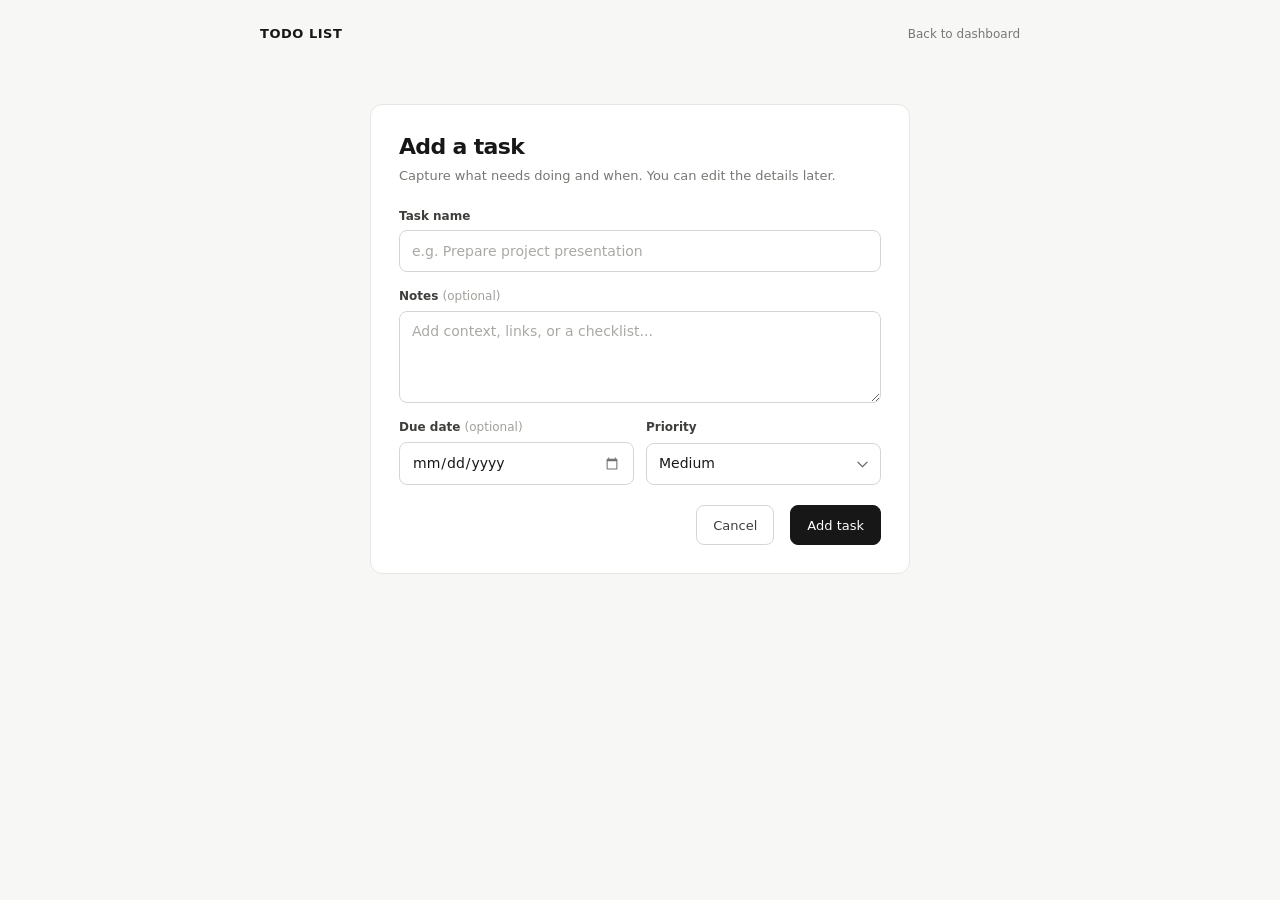
==== frontend/pages/addTask.html @ b86b4858 "Polished the dashboard added a addTask page" ====
<!DOCTYPE html>
<html lang="en">
<head>
  <meta charset="UTF-8">
  <meta name="viewport" content="width=device-width, initial-scale=1.0">
  <meta name="theme-color" content="#f7f7f6">
  <title>Add task - Todo List</title>
  <link rel="stylesheet" href="../css/addTask.css">
</head>
<body class="add-task-page">
  <div class="add-task-shell">
    <header class="add-task-header">
      <a class="add-task-brand" href="../index.html" aria-label="Todo List home">TODO LIST</a>
      <a class="add-task-back" href="dashboard.html">Back to dashboard</a>
    </header>

    <main class="add-task-main">
      <section class="add-task-card" aria-labelledby="add-task-page-title">
        <h1 class="add-task-heading" id="add-task-page-title">Add a task</h1>
        <p class="add-task-description">Capture what needs doing and when. You can edit the details later.</p>

        <form class="task-form" action="dashboard.html" method="get">
          <div class="form-field">
            <label for="task-title">Task name</label>
            <input class="form-control" id="task-title" name="title" type="text" placeholder="e.g. Prepare project presentation" maxlength="120" required>
          </div>

          <div class="form-field">
            <label for="task-notes">Notes <span class="optional">(optional)</span></label>
            <textarea class="form-control" id="task-notes" name="notes" rows="3" placeholder="Add context, links, or a checklist..." maxlength="500"></textarea>
          </div>

          <div class="form-grid">
            <div class="form-field">
              <label for="task-due">Due date <span class="optional">(optional)</span></label>
              <input class="form-control" id="task-due" name="due" type="date">
            </div>

            <div class="form-field">
              <label for="task-priority">Priority</label>
              <select class="form-control" id="task-priority" name="priority">
                <option value="low">Low</option>
                <option value="medium" selected>Medium</option>
                <option value="high">High</option>
              </select>
            </div>
          </div>

          <div class="form-actions form-actions--page">
            <a class="button button--ghost" href="dashboard.html">Cancel</a>
            <button class="button button--primary" type="submit">Add task</button>
          </div>
        </form>
      </section>
    </main>
  </div>
</body>
</html>
---- frontend/css/addTask.css ----
/* Add task screen */
*,
*::before,
*::after {
  box-sizing: border-box;
}

:root {
  --at-bg: #f7f7f6;
  --at-surface: #fff;
  --at-line: #e6e6e2;
  --at-line-strong: #d6d6d1;
  --at-text: #171717;
  --at-muted: #777873;
  --at-subtle: #a0a09b;
  --at-radius: 12px;
  --at-font: system-ui, -apple-system, "Segoe UI", Roboto, sans-serif;
}

/* Popup */
.modal-layer {
  position: fixed;
  inset: 0;
  z-index: 60;
  display: none;
  padding: 20px 16px 28px;
  overflow-y: auto;
  overscroll-behavior: contain;
}

.modal-layer:target {
  display: block;
}

.modal-backdrop {
  position: fixed;
  inset: 0;
  background: rgba(20, 20, 19, 0.42);
  animation: at-fade-in 160ms ease-out;
}

.modal-panel {
  position: relative;
  z-index: 1;
  width: min(100%, 540px);
  margin: clamp(16px, 6vh, 64px) auto 24px;
  padding: 24px;
  border: 1px solid rgba(23, 23, 23, 0.07);
  border-radius: var(--at-radius);
  background: var(--at-surface);
  box-shadow: 0 30px 80px -28px rgba(17, 17, 16, 0.55);
  animation: at-rise-in 180ms ease-out;
}

.modal-header {
  display: flex;
  align-items: flex-start;
  justify-content: space-between;
  gap: 16px;
  margin-bottom: 20px;
}

.modal-title {
  margin: 0;
  color: var(--at-text);
  font-family: var(--at-font);
  font-size: 20px;
  font-weight: 600;
  letter-spacing: -0.03em;
  line-height: 1.25;
}

.modal-subtitle {
  margin: 5px 0 0;
  color: var(--at-muted);
  font-size: 12px;
}

.modal-close {
  flex: 0 0 auto;
  display: inline-grid;
  place-items: center;
  width: 36px;
  height: 36px;
  margin: -6px -6px 0 0;
  border-radius: 7px;
  color: #7a7b76;
  font-size: 22px;
  line-height: 1;
  text-decoration: none;
}

.modal-close:hover {
  background: #f3f3f1;
  color: var(--at-text);
}

/* Form */
.task-form {
  display: grid;
  gap: 16px;
  margin: 0;
  color: var(--at-text);
  font-family: var(--at-font);
}

.form-field {
  display: grid;
  gap: 6px;
  min-width: 0;
}

.form-field label {
  color: #3e3f3b;
  font-size: 12px;
  font-weight: 600;
  line-height: 1.4;
}

.form-field .optional {
  color: var(--at-subtle);
  font-weight: 400;
}

.form-control {
  width: 100%;
  min-height: 42px;
  padding: 10px 12px;
  border: 1px solid var(--at-line-strong);
  border-radius: 8px;
  background: #fff;
  color: var(--at-text);
  font: inherit;
  font-size: 14px;
  line-height: 1.4;
  transition: border-color 120ms ease, box-shadow 120ms ease;
}

.form-control::placeholder {
  color: #a9a9a4;
}

.form-control:hover {
  border-color: #bfbfba;
}

.form-control:focus {
  outline: none;
  border-color: #232320;
  box-shadow: 0 0 0 3px rgba(23, 23, 23, 0.08);
}

textarea.form-control {
  min-height: 92px;
  resize: vertical;
}

select.form-control {
  appearance: none;
  padding-right: 36px;
  background-image: url("data:image/svg+xml,%3Csvg xmlns='http://www.w3.org/2000/svg' width='11' height='7' viewBox='0 0 11 7'%3E%3Cpath d='M1 1.25 5.5 5.75 10 1.25' fill='none' stroke='%23777873' stroke-width='1.4' stroke-linecap='round' stroke-linejoin='round'/%3E%3C/svg%3E");
  background-repeat: no-repeat;
  background-position: right 12px center;
  background-size: 11px 7px;
}

.form-control[type="date"] {
  color-scheme: light;
}

.form-control[type="date"]::-webkit-calendar-picker-indicator {
  cursor: pointer;
  opacity: 0.55;
}

.form-control[type="date"]::-webkit-calendar-picker-indicator:hover {
  opacity: 0.9;
}

.form-grid {
  display: grid;
  grid-template-columns: 1fr 1fr;
  gap: 12px;
}

.form-actions {
  display: flex;
  align-items: center;
  justify-content: space-between;
  flex-wrap: wrap;
  gap: 12px 16px;
  padding-top: 4px;
}

.form-buttons {
  display: flex;
  align-items: center;
  gap: 10px;
  margin-left: auto;
}

.form-actions--page {
  justify-content: flex-end;
}

.form-text-link {
  color: var(--at-muted);
  font-size: 12px;
  text-decoration: none;
}

.form-text-link:hover {
  color: var(--at-text);
  text-decoration: underline;
  text-underline-offset: 2px;
}

.button {
  display: inline-flex;
  align-items: center;
  justify-content: center;
  min-height: 40px;
  padding: 9px 16px;
  gap: 7px;
  border: 1px solid transparent;
  border-radius: 8px;
  font-family: var(--at-font);
  font-size: 13px;
  font-weight: 500;
  line-height: 1.2;
  text-decoration: none;
  cursor: pointer;
  transition: background-color 120ms ease, border-color 120ms ease, color 120ms ease;
}

.button--ghost {
  border-color: var(--at-line-strong);
  background: #fff;
  color: #3e3f3b;
}

.button--ghost:hover {
  border-color: #c6c6c1;
  background: #f6f6f4;
  color: var(--at-text);
}

.button--primary {
  border-color: #171717;
  background: #171717;
  color: #fff;
}

.button--primary:hover {
  border-color: #2e2e2b;
  background: #2e2e2b;
}

/* Full add task page */
.add-task-page {
  margin: 0;
  min-width: 320px;
  min-height: 100vh;
  background: var(--at-bg);
  color: var(--at-text);
  font-family: var(--at-font);
  font-size: 14px;
  line-height: 1.5;
}

.add-task-shell {
  display: flex;
  flex-direction: column;
  min-height: 100vh;
}

.add-task-header {
  display: flex;
  align-items: center;
  justify-content: space-between;
  gap: 16px;
  width: min(100% - 40px, 760px);
  margin: 0 auto;
  padding: 24px 0;
}

.add-task-brand {
  color: var(--at-text);
  font-size: 13px;
  font-weight: 600;
  letter-spacing: 0.04em;
  text-decoration: none;
}

.add-task-brand:hover {
  color: var(--at-text);
}

.add-task-back {
  color: var(--at-muted);
  font-size: 12px;
  text-decoration: none;
}

.add-task-back:hover {
  color: var(--at-text);
}

.add-task-main {
  flex: 1;
  width: min(100% - 40px, 760px);
  margin: 0 auto;
  padding: clamp(8px, 4vh, 40px) 0 56px;
}

.add-task-card {
  width: min(100%, 540px);
  margin: 0 auto;
  padding: 28px;
  border: 1px solid var(--at-line);
  border-radius: var(--at-radius);
  background: var(--at-surface);
}

.add-task-heading {
  margin: 0;
  color: var(--at-text);
  font-size: 22px;
  font-weight: 600;
  letter-spacing: -0.03em;
  line-height: 1.25;
}

.add-task-description {
  margin: 6px 0 22px;
  color: var(--at-muted);
  font-size: 13px;
}

/* Focus */
.add-task-page a:focus-visible,
.add-task-page button:focus-visible,
.modal-layer a:focus-visible,
.modal-layer button:focus-visible {
  outline: 2px solid #343531;
  outline-offset: 3px;
}

/* Motion */
@keyframes at-fade-in {
  from {
    opacity: 0;
  }
  to {
    opacity: 1;
  }
}

@keyframes at-rise-in {
  from {
    opacity: 0;
    transform: translateY(8px);
  }
  to {
    opacity: 1;
    transform: translateY(0);
  }
}

/* Responsive */
@media (max-width: 560px) {
  .modal-layer {
    padding: 12px 12px 20px;
  }

  .modal-panel {
    margin: 12px auto;
    padding: 20px;
    border-radius: 10px;
  }

  .modal-header {
    margin-bottom: 18px;
  }

  .form-grid {
    grid-template-columns: 1fr;
  }

  .form-control {
    font-size: 16px;
  }

  .form-actions {
    align-items: stretch;
  }

  .form-text-link {
    order: 2;
    align-self: flex-start;
  }

  .form-buttons {
    order: 1;
    width: 100%;
    margin-left: 0;
  }

  .form-buttons .button {
    flex: 1;
  }

  .form-actions--page {
    flex-wrap: wrap;
  }

  .form-actions--page .button {
    flex: 1;
  }

  .add-task-header {
    width: calc(100% - 32px);
    padding: 18px 0;
  }

  .add-task-main {
    width: calc(100% - 32px);
    padding-top: 4px;
    padding-bottom: 32px;
  }

  .add-task-card {
    padding: 22px 20px;
  }

  .add-task-heading {
    font-size: 20px;
  }

  .add-task-description {
    margin-bottom: 18px;
    font-size: 12px;
  }
}

@media (prefers-reduced-motion: reduce) {
  .modal-backdrop,
  .modal-panel {
    animation: none;
  }

  .form-control,
  .button {
    transition: none;
  }
}
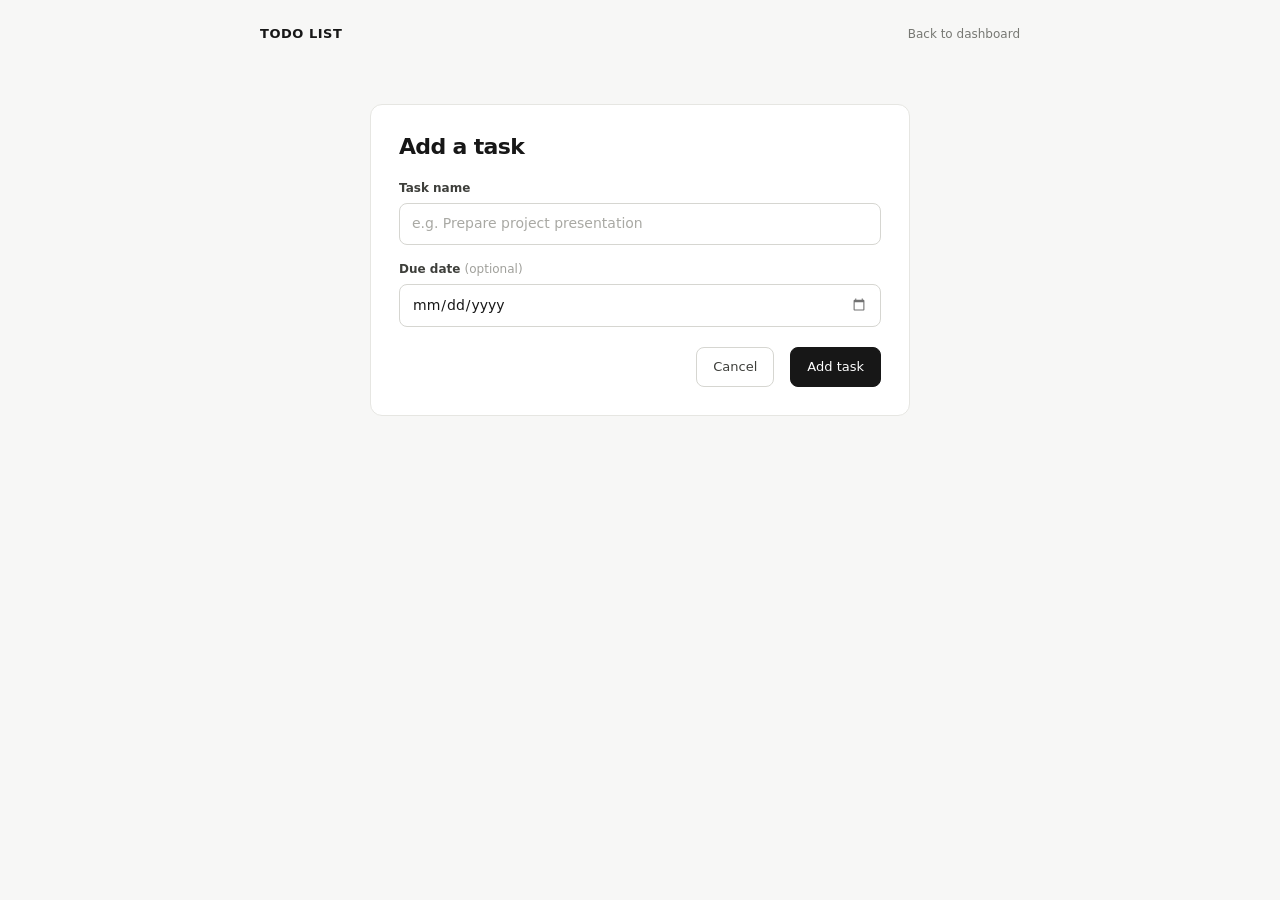
==== commit 856b0b58: "Created and polished the add to task screen" ====
--- a/frontend/pages/addTask.html
+++ b/frontend/pages/addTask.html
@@ -17,7 +17,6 @@
     <main class="add-task-main">
       <section class="add-task-card" aria-labelledby="add-task-page-title">
         <h1 class="add-task-heading" id="add-task-page-title">Add a task</h1>
-        <p class="add-task-description">Capture what needs doing and when. You can edit the details later.</p>
 
         <form class="task-form" action="dashboard.html" method="get">
           <div class="form-field">
@@ -26,24 +25,8 @@
           </div>
 
           <div class="form-field">
-            <label for="task-notes">Notes <span class="optional">(optional)</span></label>
-            <textarea class="form-control" id="task-notes" name="notes" rows="3" placeholder="Add context, links, or a checklist..." maxlength="500"></textarea>
-          </div>
-
-          <div class="form-grid">
-            <div class="form-field">
-              <label for="task-due">Due date <span class="optional">(optional)</span></label>
-              <input class="form-control" id="task-due" name="due" type="date">
-            </div>
-
-            <div class="form-field">
-              <label for="task-priority">Priority</label>
-              <select class="form-control" id="task-priority" name="priority">
-                <option value="low">Low</option>
-                <option value="medium" selected>Medium</option>
-                <option value="high">High</option>
-              </select>
-            </div>
+            <label for="task-due">Due date <span class="optional">(optional)</span></label>
+            <input class="form-control" id="task-due" name="due" type="date">
           </div>
 
           <div class="form-actions form-actions--page">
--- a/frontend/css/addTask.css
+++ b/frontend/css/addTask.css
@@ -68,12 +68,6 @@
   font-weight: 600;
   letter-spacing: -0.03em;
   line-height: 1.25;
-}
-
-.modal-subtitle {
-  margin: 5px 0 0;
-  color: var(--at-muted);
-  font-size: 12px;
 }
 
 .modal-close {
@@ -150,20 +144,6 @@
   box-shadow: 0 0 0 3px rgba(23, 23, 23, 0.08);
 }
 
-textarea.form-control {
-  min-height: 92px;
-  resize: vertical;
-}
-
-select.form-control {
-  appearance: none;
-  padding-right: 36px;
-  background-image: url("data:image/svg+xml,%3Csvg xmlns='http://www.w3.org/2000/svg' width='11' height='7' viewBox='0 0 11 7'%3E%3Cpath d='M1 1.25 5.5 5.75 10 1.25' fill='none' stroke='%23777873' stroke-width='1.4' stroke-linecap='round' stroke-linejoin='round'/%3E%3C/svg%3E");
-  background-repeat: no-repeat;
-  background-position: right 12px center;
-  background-size: 11px 7px;
-}
-
 .form-control[type="date"] {
   color-scheme: light;
 }
@@ -175,12 +155,6 @@
 
 .form-control[type="date"]::-webkit-calendar-picker-indicator:hover {
   opacity: 0.9;
-}
-
-.form-grid {
-  display: grid;
-  grid-template-columns: 1fr 1fr;
-  gap: 12px;
 }
 
 .form-actions {
@@ -201,18 +175,6 @@
 
 .form-actions--page {
   justify-content: flex-end;
-}
-
-.form-text-link {
-  color: var(--at-muted);
-  font-size: 12px;
-  text-decoration: none;
-}
-
-.form-text-link:hover {
-  color: var(--at-text);
-  text-decoration: underline;
-  text-underline-offset: 2px;
 }
 
 .button {
@@ -323,18 +285,12 @@
 }
 
 .add-task-heading {
-  margin: 0;
+  margin: 0 0 20px;
   color: var(--at-text);
   font-size: 22px;
   font-weight: 600;
   letter-spacing: -0.03em;
   line-height: 1.25;
-}
-
-.add-task-description {
-  margin: 6px 0 22px;
-  color: var(--at-muted);
-  font-size: 13px;
 }
 
 /* Focus */
@@ -383,10 +339,6 @@
     margin-bottom: 18px;
   }
 
-  .form-grid {
-    grid-template-columns: 1fr;
-  }
-
   .form-control {
     font-size: 16px;
   }
@@ -395,13 +347,7 @@
     align-items: stretch;
   }
 
-  .form-text-link {
-    order: 2;
-    align-self: flex-start;
-  }
-
   .form-buttons {
-    order: 1;
     width: 100%;
     margin-left: 0;
   }
@@ -436,11 +382,6 @@
   .add-task-heading {
     font-size: 20px;
   }
-
-  .add-task-description {
-    margin-bottom: 18px;
-    font-size: 12px;
-  }
 }
 
 @media (prefers-reduced-motion: reduce) {
